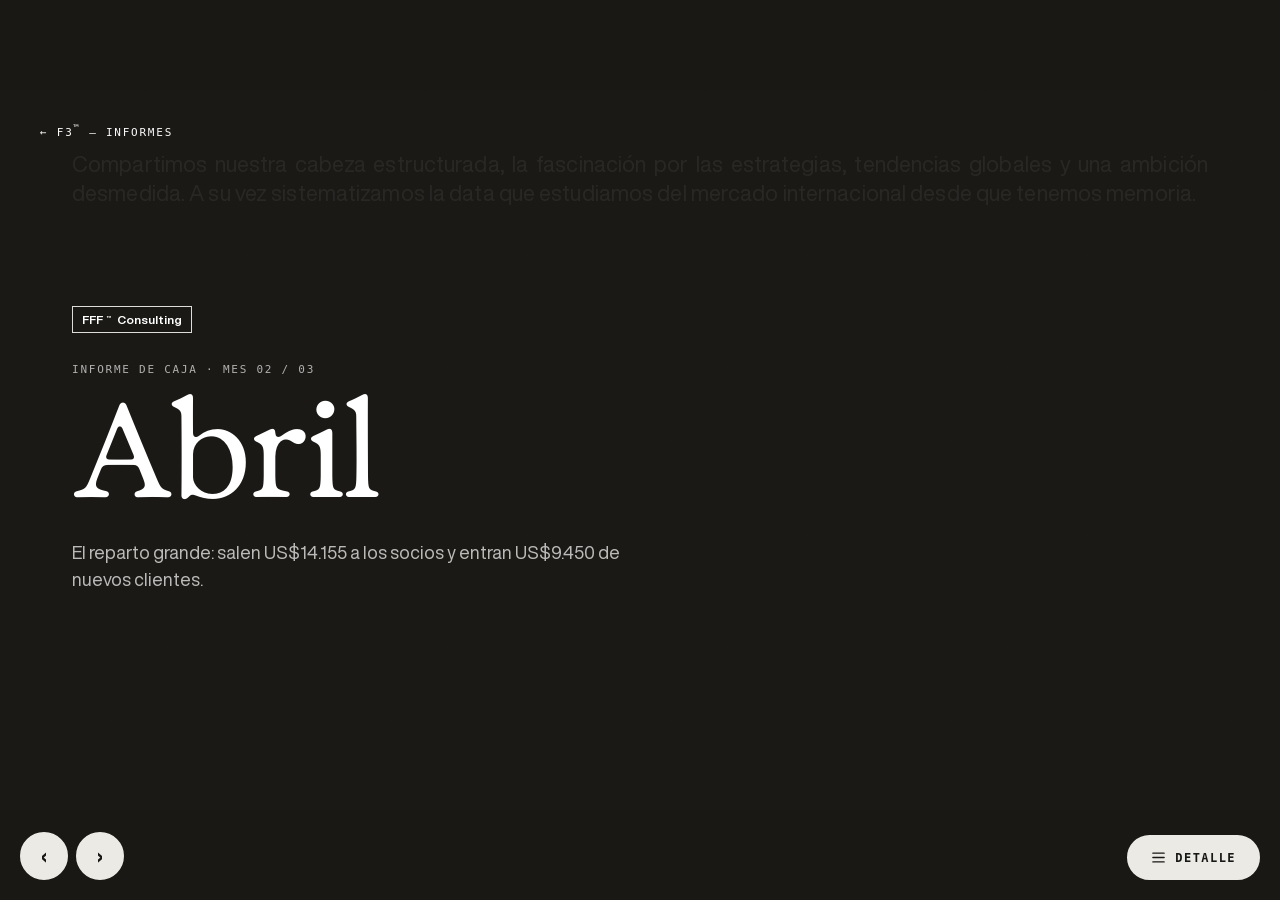
==== abril.html @ 97f765ee "Publicar sitio de Informes Financieros F3 Hub estatico + decks mensuales (Marzo/Abril/Mayo) y trimes" ====
<!DOCTYPE html>
<html lang="es">
<head>
<meta charset="UTF-8">
<meta name="viewport" content="width=device-width, initial-scale=1">
<title>Abril 2026 · F3</title>
<link rel="stylesheet" href="deck-f3.css">
</head>
<body>
<deck-stage width="1280" height="720" no-rail>
  <section data-label="Portada" data-screen-label="01">
    <div class="s ink">
      <div class="ghost" aria-hidden="true">Compartimos nuestra cabeza estructurada, la fascinación por las estrategias, tendencias globales y una ambición desmedida. A su vez sistematizamos la data que estudiamos del mercado internacional desde que tenemos memoria.</div>
      <a class="tl" href="index.html" style="text-decoration:none;color:inherit;z-index:6">← F3<sup>™</sup> — Informes</a>
      <span class="br">Abril · 2026</span>
      <div class="pad layer" style="display:flex;flex-direction:column;justify-content:center">
        <div class="boxlabel" style="align-self:flex-start;margin-bottom:30px;border-color:rgba(255,255,255,0.85);color:#fff">FFF<sup>™</sup>&nbsp;Consulting</div>
        <div class="eyebrow" style="margin-bottom:16px">Informe de caja · Mes 02 / 03</div>
        <h1 class="expo" style="font-size:var(--type-month);margin:0;color:#fff">Abril</h1>
        <p style="max-width:600px;margin:28px 0 0;font-size:18px;line-height:1.55;color:rgba(255,255,255,0.7)">El reparto grande: salen US$14.155 a los socios y entran US$9.450 de nuevos clientes.</p>
      </div>
    </div>
  </section>

<section data-label="Abril" data-screen-label="06">
    <div class="s paper">
      <span class="tl"><span class="slash">F3 /</span> Mes 02 — Abril</span>
      <span class="br">Saldo final · US$10.995</span>
      <div class="pad layer" style="display:flex;flex-direction:column;justify-content:center;gap:0">
        <div style="display:flex;align-items:flex-start;justify-content:space-between;margin-bottom:26px">
          <div>
            <div class="eyebrow" style="margin-bottom:8px">Mes 02 / 03 · 2026</div>
            <h2 class="expo" style="font-size:104px;margin:0">Abril</h2>
          </div>
          <div style="display:flex;gap:46px;text-align:right;padding-top:18px">
            <div><div class="kpi__l">Cobrado</div><div class="expo" style="font-size:52px">US$9.450</div></div>
            <div><div class="kpi__l">Repartido</div><div class="expo" style="font-size:52px">US$14.155</div></div>
          </div>
        </div>
        <div class="flow" style="border:2px solid var(--border-strong)">
          <div class="fstep"><span>Saldo inicial</span><b class="num">US$15.700</b></div>
          <div class="fstep"><span class="acc">+ Cobros</span><b class="num acc">US$9.450</b></div>
          <div class="fstep"><span>− Pagos</span><b class="num">US$14.155</b></div>
          <div class="fstep is-final"><span>Saldo final</span><b class="num">US$10.995</b></div>
        </div>
        <p class="note" style="margin:26px 0 0">Mes del <b>reparto grande</b>: se distribuyen US$14.155 entre socios (Facu y Franco US$3.810 c/u, Fede US$3.500, Mateo US$2.000, Teo US$1.000). Entran US$9.450 de nuevos clientes (Lucca, Antonio, Bilbao, Tomás), y la caja baja a <b>US$10.995</b>.</p>
      </div>
    </div>
  </section>

  <section data-label="De dónde entró" data-screen-label="E">
    <div class="s paper">
      <span class="tl"><span class="slash">F3 /</span> Abril · cobros</span>
      <span class="br">Total · US$9.450</span>
      <div class="pad layer" style="display:flex;flex-direction:column;justify-content:center;gap:22px">
        <h2 class="stmt" style="font-size:var(--type-stmt);margin:0">De dónde entró</h2>
        <div class="dlist">
        <div class="drow"><span class="drow__n">Lucca Sorgoni<small>Dreamworld</small></span><span class="drow__v num">US$3.500</span></div>
        <div class="drow"><span class="drow__n">Bilbao<small>Dreamworld</small></span><span class="drow__v num">US$2.200</span></div>
        <div class="drow"><span class="drow__n">Antonio Mazzello<small>Brubank USD</small></span><span class="drow__v num">US$1.750</span></div>
        <div class="drow"><span class="drow__n">Mateo Dill<small>Stripe / crypto</small></span><span class="drow__v num">US$1.000</span></div>
        <div class="drow"><span class="drow__n">Tomás Mysaint<small>Efectivo</small></span><span class="drow__v num">US$1.000</span></div>
          <div class="drow tot"><span class="drow__n">Total cobrado</span><span class="drow__v num">US$9.450</span></div>
        </div>
      </div>
    </div>
  </section>

  <section data-label="A dónde fue" data-screen-label="S">
    <div class="s paper">
      <span class="tl"><span class="slash">F3 /</span> Abril · salida</span>
      <span class="br">Pagos · US$14.156</span>
      <div class="pad layer" style="display:flex;flex-direction:column;justify-content:center;gap:22px">
        <h2 class="stmt" style="font-size:var(--type-stmt);margin:0">A dónde fue la caja</h2>
        <div class="dlist">
        <div class="drow"><span class="drow__n">Reparto a socios<small>Facu, Franco, Fede, Mateo</small></span><span class="drow__v num">US$13.120</span></div>
        <div class="drow"><span class="drow__n">Equipo · Teo</span><span class="drow__v num">US$1.000</span></div>
        <div class="drow"><span class="drow__n">Comisiones</span><span class="drow__v num">US$36</span></div>
          <div class="drow tot"><span class="drow__n">Total pagos</span><span class="drow__v num">US$14.156</span></div>
        </div>
        <p class="note" style="margin:0">El grueso de la salida es el <b>reparto a socios</b> acumulado de marzo (Facu y Franco US$3.810 c/u, Fede US$3.500, Mateo US$2.000).</p>
      </div>
    </div>
  </section>

  <section data-label="La lectura" data-screen-label="L">
    <div class="s ink">
      <div class="ghost" aria-hidden="true">Compartimos nuestra cabeza estructurada, la fascinación por las estrategias, tendencias globales y una ambición desmedida. A su vez sistematizamos la data que estudiamos del mercado internacional desde que tenemos memoria.</div>
      <span class="tl"><span class="slash">F3 /</span> Abril · lectura</span>
      <span class="br">Caja Abril 2026</span>
      <div class="pad layer" style="display:flex;flex-direction:column;justify-content:center">
        <div class="eyebrow" style="margin-bottom:16px">La lectura del mes</div>
        <p class="stmt" style="font-size:42px;margin:0;max-width:24ch;color:#fff;line-height:1.04">Se reparte marzo, <span class="acc">baja la caja</span>.</p>
        <p class="note" style="margin:28px 0 0;max-width:70ch;font-size:18px">Entran US$9.450 de nuevos clientes (Lucca, Bilbao, Antonio, Tomás) pero salen US$14.155 del reparto. La caja baja de US$15.700 a <b>US$10.995</b>.</p>
      </div>
    </div>
  </section>

</deck-stage>

<!-- ===== Detalle: botón + modal ===== -->
<div class="nav-btns">
  <button class="nav-b" aria-label="Slide anterior" onclick="document.querySelector('deck-stage').prev()">‹</button>
  <button class="nav-b" aria-label="Slide siguiente" onclick="document.querySelector('deck-stage').next()">›</button>
</div>
<button class="dt-btn" onclick="document.getElementById('dt').classList.add('open');document.getElementById('dtbg').classList.add('open');">
  <svg viewBox="0 0 24 24" fill="none" stroke="currentColor" stroke-width="2.2" stroke-linecap="round" stroke-linejoin="round"><path d="M3 5h18"></path><path d="M3 12h18"></path><path d="M3 19h18"></path></svg>
  Detalle
</button>
<div class="dt-bg" id="dtbg" onclick="document.getElementById('dt').classList.remove('open');this.classList.remove('open');"></div>
<div class="dt" id="dt" role="dialog" aria-modal="true" aria-label="Detalle Abril">
  <div class="dt__head">
    <div><div class="dt__title">Detalle · Abril 2026</div><div class="dt__sub">Cobros y pagos del mes · USD</div></div>
    <button class="dt__x" aria-label="Cerrar" onclick="document.getElementById('dt').classList.remove('open');document.getElementById('dtbg').classList.remove('open');">×</button>
  </div>
  <div class="dt__body">
    <div class="dt-grid">
      <div class="dtcard">
        <div class="dtcard__top"><span class="dtcard__m">Cobros</span><span class="dtcard__saldo num"><small>Total</small>US$9.450</span></div>
        <div class="dtcard__row"><span>Lucca Sorgoni</span><b class="num">US$3.500</b></div>
        <div class="dtcard__row"><span>Bilbao</span><b class="num">US$2.200</b></div>
        <div class="dtcard__row"><span>Antonio Mazzello</span><b class="num">US$1.750</b></div>
        <div class="dtcard__row"><span>Mateo Dill</span><b class="num">US$1.000</b></div>
        <div class="dtcard__row"><span>Tomás Mysaint</span><b class="num">US$1.000</b></div>
      </div>
      <div class="dtcard">
        <div class="dtcard__top"><span class="dtcard__m">Pagos</span><span class="dtcard__saldo num"><small>Total</small>US$14.156</span></div>
        <div class="dtcard__row"><span>Reparto a socios</span><b class="num">US$13.120</b></div>
        <div class="dtcard__row"><span>Equipo · Teo</span><b class="num">US$1.000</b></div>
        <div class="dtcard__row"><span>Comisiones</span><b class="num">US$36</b></div>
      </div>
      <div class="dtcard tot">
        <div class="dtcard__top"><span class="dtcard__m">Abril</span><span class="dtcard__saldo num"><small>Saldo final</small>US$10.995</span></div>
        <div class="dtcard__row"><span>Saldo inicial</span><b class="num">US$15.700</b></div>
        <div class="dtcard__row"><span>+ Cobros</span><b class="num">US$9.450</b></div>
        <div class="dtcard__row"><span>− Pagos</span><b class="num">US$14.156</b></div>
      </div>
    </div>
    <p class="dt-note"><b>Saldo final</b> = saldo inicial + cobros − pagos. Cifras en dólares, tal como figuran en la planilla F3. Algunos pagos por socio se redondean.</p>
  </div>
</div>
<script>document.addEventListener('keydown',function(e){if(e.key==='Escape'){document.getElementById('dt').classList.remove('open');document.getElementById('dtbg').classList.remove('open');}});</script>

<script src="deck-stage.js"></script>
<script src="deck-ui.js"></script>
</body>
</html>
---- deck-f3.css ----
/* F3 deck — shared stylesheet (slide vocabulary + financial components + nav/detalle) */
@import url("_ds/fff-consulting-f3-design-system-d499a412-2866-40d3-b0f6-82f96ce14326/tokens/fonts.css");
@import url("_ds/fff-consulting-f3-design-system-d499a412-2866-40d3-b0f6-82f96ce14326/tokens/colors.css");
@import url("_ds/fff-consulting-f3-design-system-d499a412-2866-40d3-b0f6-82f96ce14326/tokens/typography.css");
@import url("_ds/fff-consulting-f3-design-system-d499a412-2866-40d3-b0f6-82f96ce14326/tokens/spacing.css");
@import url("_ds/fff-consulting-f3-design-system-d499a412-2866-40d3-b0f6-82f96ce14326/tokens/effects.css");
@import url("_ds/fff-consulting-f3-design-system-d499a412-2866-40d3-b0f6-82f96ce14326/tokens/motifs.css");

  /* ---- Real Helvetica Now Display weights (DS ships only ThinIta) ---- */
  @font-face { font-family:"Helvetica Now Display"; src:url("assets/fonts/HelveticaNowDisplay-Regular.woff2") format("woff2"); font-weight:400; font-style:normal; font-display:swap; }
  @font-face { font-family:"Helvetica Now Display"; src:url("assets/fonts/HelveticaNowDisplay-Medium.woff2") format("woff2"); font-weight:500; font-style:normal; font-display:swap; }
  @font-face { font-family:"Helvetica Now Display"; src:url("assets/fonts/HelveticaNowDisplay-Bold.woff2") format("woff2"); font-weight:700; font-style:normal; font-display:swap; }
  @font-face { font-family:"Helvetica Now Display"; src:url("assets/fonts/HelveticaNowDisplay-Black.woff2") format("woff2"); font-weight:900; font-style:normal; font-display:swap; }
  @font-face { font-family:"Helvetica Now Display"; src:url("assets/fonts/HelveticaNowDisplay-ExtBlk.woff2") format("woff2"); font-weight:950; font-style:normal; font-display:swap; }

  deck-stage:not(:defined) { visibility: hidden; }
  html, body { margin: 0; background: #0a0a0a; }

  /* ---------- type scale (1280x720 canvas) ---------- */
  :root{
    --type-month: 132px;   /* Exposure month name */
    --type-figure: 92px;   /* big KPI numbers */
    --type-figure-sm: 60px;
    --type-stmt: 46px;     /* section statement */
    --type-h: 30px;
    --type-body: 18px;
    --type-small: 15px;
    --type-label: 11px;    /* mono stamps */
  }

  /* ---------- shared slide vocabulary (from F3 deck kit) ---------- */
  .s { position: absolute; inset: 0; overflow: hidden; font-family: var(--font-base); }
  .s.paper { background: var(--f3-paper); color: var(--f3-negro); }
  .s.ink   { background: var(--f3-ink-warm); color: var(--f3-blanco); }
  .s.red   { background: var(--accent); color: var(--f3-blanco); }
  .pad { position: absolute; inset: 0; padding: 60px 72px; box-sizing: border-box; }

  .paper::after, .ink::after {
    content:""; position:absolute; inset:0; pointer-events:none; z-index:1;
    background-image:url("data:image/svg+xml;utf8,<svg xmlns='http://www.w3.org/2000/svg' width='140' height='140'><filter id='n'><feTurbulence type='fractalNoise' baseFrequency='0.85' numOctaves='2' stitchTiles='stitch'/></filter><rect width='100%25' height='100%25' filter='url(%23n)' opacity='0.55'/></svg>");
    background-size:140px 140px; mix-blend-mode:overlay; opacity:0.16;
  }
  .paper::after { mix-blend-mode:multiply; opacity:0.04; }
  .layer { z-index: 2; }

  .ghost { position:absolute; inset:0; padding:60px 72px; box-sizing:border-box; overflow:hidden;
    font-size:22px; line-height:1.3; text-align:justify; letter-spacing:0.005em;
    opacity:0.05; user-select:none; pointer-events:none; z-index:1; }
  .ink .ghost { opacity:0.06; }

  /* type helpers */
  .expo { font-family: var(--font-display); font-weight:400; letter-spacing:-0.01em; line-height:0.9; }
  .stmt { font-weight:900; letter-spacing:-0.03em; line-height:1.0; }
  .mono { font-family: var(--font-mono); text-transform:uppercase; letter-spacing:0.16em; }
  .acc  { color: var(--accent); }
  .slash{ color: var(--accent); font-weight:700; }
  .num  { font-variant-numeric: tabular-nums; font-feature-settings:"tnum"; }
  .neg  { color: var(--accent); }

  /* corner stamps */
  .tl,.tr,.bl,.br { position:absolute; z-index:5; font-family:var(--font-mono); font-size:var(--type-label);
    letter-spacing:0.16em; text-transform:uppercase; color:var(--f3-gris-500); }
  .ink .tl,.ink .tr,.ink .bl,.ink .br, .red .tl,.red .tr,.red .bl,.red .br { color: rgba(255,255,255,0.7); }
  .tl{top:32px;left:40px} .tr{top:32px;right:40px;text-align:right} .bl{bottom:30px;left:40px} .br{display:none}

  .boxlabel { display:inline-flex; align-items:center; gap:.4ch; border:1px solid currentColor; padding:5px 9px; font-weight:700; font-size:12px; }
  .boxlabel sup { font-size:.6em; }

  .eyebrow { font-family:var(--font-mono); text-transform:uppercase; letter-spacing:0.16em; font-size:var(--type-label); color:var(--f3-gris-500); }
  .ink .eyebrow { color: rgba(255,255,255,0.66); }

  .rule { border:none; border-top:1px solid currentColor; opacity:.22; margin:0; }
  .meta { display:grid; grid-template-columns:auto 1fr; gap:5px 18px; font-family:var(--font-mono); font-size:11px; letter-spacing:.1em; text-transform:uppercase; line-height:1.4; }
  .meta dt { color: var(--f3-gris-400); text-align:right; white-space:nowrap; margin:0; }
  .meta dd { color: var(--f3-gris-500); margin:0; }
  .ink .meta dd { color: rgba(255,255,255,0.6); }
  .redact { display:inline-block; background:var(--f3-negro); color:var(--f3-blanco); font-weight:700; font-size:18px; letter-spacing:-0.01em; padding:5px 14px 7px; white-space:nowrap; border-radius:999px; }
  .redact.acc { background: var(--accent); }

  .photo { position:absolute; inset:0; width:100%; height:100%; object-fit:cover; }
  .scrim { position:absolute; inset:0; }

  /* ---------- financial components ---------- */
  /* KPI block */
  .kpi__l { font-family:var(--font-mono); text-transform:uppercase; letter-spacing:0.12em; font-size:12px; color:var(--f3-gris-500); margin-bottom:8px; }
  .ink .kpi__l { color: rgba(255,255,255,0.6); }
  .kpi__v { font-family:var(--font-display); line-height:0.86; letter-spacing:-0.01em; }

  /* two-readings book cards */
  .books { display:grid; grid-template-columns:1fr 1fr; gap:22px; }
  .book { border:2px solid var(--border-strong); padding:26px 28px 24px; display:flex; flex-direction:column; gap:18px; background:rgba(255,255,255,0.45); border-radius:16px; }
  .book.fin { background:transparent; }
  .book__tag { font-family:var(--font-mono); text-transform:uppercase; letter-spacing:0.14em; font-size:12px; color:var(--f3-gris-500); }
  .book__io { display:flex; gap:34px; }
  .book__io > div { display:flex; flex-direction:column; gap:6px; }
  .book__io span { font-size:13px; color:var(--f3-gris-500); }
  .book__io b { font-family:var(--font-display); font-size:34px; line-height:0.9; }
  .book__res { display:flex; align-items:baseline; justify-content:space-between; border-top:1.5px solid var(--border-default); padding-top:14px; }
  .book__res span { font-size:13px; color:var(--f3-gris-500); }
  .book__res b { font-family:var(--font-display); font-size:38px; }

  /* waterfall flow */
  .flow { display:flex; align-items:stretch; gap:0; border-radius:16px; overflow:hidden; }
  .fstep { flex:1; display:flex; flex-direction:column; gap:7px; padding:18px 22px; position:relative; }
  .fstep + .fstep { border-left:1.5px solid var(--border-default); }
  .ink .fstep + .fstep { border-left-color: var(--border-ink); }
  .fstep span { font-size:13px; color:var(--f3-gris-500); display:flex; align-items:center; gap:7px; }
  .ink .fstep span { color: rgba(255,255,255,0.6); }
  .fstep b { font-family:var(--font-display); font-size:42px; line-height:0.9; }
  .fstep.is-final b { color: var(--accent); }

  /* comparative bars */
  .bars { display:flex; align-items:flex-end; gap:54px; height:330px; }
  .barcol { flex:1; display:flex; flex-direction:column; align-items:stretch; height:100%; }
  .barcol__plot { flex:1; display:flex; align-items:flex-end; gap:16px; }
  .bar { flex:1; position:relative; }
  .bar .val { position:absolute; top:-26px; left:0; right:0; text-align:center; font-family:var(--font-display); font-size:21px; }
  .bar--cob { background:var(--f3-blanco); }
  .bar--sal { background:transparent; border:1px solid rgba(255,255,255,0.45); }
  .bar--sal .val { color: rgba(255,255,255,0.85); }
  .barcol__x { text-align:center; font-family:var(--font-display); font-size:26px; padding-top:14px; border-top:1px solid var(--border-ink); margin-top:14px; }

  /* legend / channel bars */
  .legend { display:flex; flex-direction:column; gap:0; }
  .lg { display:grid; grid-template-columns:200px 1fr 92px; align-items:center; gap:18px; padding:11px 0; border-top:1.5px solid var(--border-default); }
  .lg:last-child { border-bottom:1.5px solid var(--border-default); }
  .lg__nm { font-size:16px; font-weight:500; }
  .lg__track { height:13px; background:rgba(0,0,0,0.06); position:relative; border-radius:999px; overflow:hidden; }
  .lg__fill { position:absolute; left:0; top:0; bottom:0; background:var(--f3-negro); }
  .lg__fill.acc { background: var(--accent); }
  .lg__v { text-align:right; font-family:var(--font-display); font-size:23px; }

  /* caja cards */
  .cajas { display:grid; grid-template-columns:repeat(3,1fr); gap:22px; }
  .caja { border:2px solid var(--border-strong); padding:26px 26px 22px; display:flex; flex-direction:column; gap:16px; min-height:230px; border-radius:16px; }
  .caja__hd { display:flex; align-items:center; justify-content:space-between; }
  .caja__nm { font-family:var(--font-display); font-size:34px; }
  .caja__v { font-family:var(--font-display); font-size:62px; line-height:0.85; }
  .caja__row { display:flex; justify-content:space-between; font-size:14px; color:var(--f3-gris-500); }
  .caja__row b { color:var(--f3-negro); font-variant-numeric:tabular-nums; font-weight:600; }

  /* detail tables / lists */
  .dlist { display:flex; flex-direction:column; }
  .drow { display:grid; grid-template-columns:1fr auto; gap:14px; padding:9px 0; border-top:1px solid var(--border-default); align-items:baseline; }
  .drow:first-child{ border-top:none; }
  .drow__n { font-size:16px; }
  .drow__n small { color:var(--f3-gris-500); font-size:12px; margin-left:8px; font-family:var(--font-mono); letter-spacing:0.06em; text-transform:uppercase; }
  .drow__v { font-family:var(--font-display); font-size:22px; white-space:nowrap; }
  .drow.tot { border-top:1.5px solid var(--border-strong); margin-top:4px; }
  .drow.tot .drow__n { font-weight:700; }

  /* client columns */
  .clients { display:grid; grid-template-columns:repeat(3,1fr); gap:0; }
  .clients > div { padding:0 26px; }
  .clients > div + div { border-left:1.5px solid var(--border-ink); }
  .cl__mo { font-family:var(--font-display); font-size:30px; margin-bottom:4px; }
  .cl__sub { font-family:var(--font-mono); font-size:11px; letter-spacing:0.14em; text-transform:uppercase; color:rgba(255,255,255,0.5); margin-bottom:16px; }
  .cl__row { display:flex; justify-content:space-between; gap:10px; padding:7px 0; border-top:1px solid rgba(255,255,255,0.12); font-size:15px; }
  .cl__row span:last-child { font-variant-numeric:tabular-nums; color:rgba(255,255,255,0.8); }
  .cl__row .rec { color: var(--accent) !important; font-size:11px; }

  .note { font-size:16px; line-height:1.5; color:var(--f3-gris-600,#4a4a4a); max-width:62ch; }
  .ink .note { color: rgba(255,255,255,0.82); }
  .note b { font-weight:700; color:var(--f3-negro); }
  .ink .note b { color:#fff; }
  .red .note { color:rgba(255,255,255,0.9); }
  .red .note b { color:#fff; }
  .arrow-dn { color:var(--accent); font-weight:700; }

  /* ---------- line comparison chart (Evolución) ---------- */
  .cmpchart { border:2px solid var(--border-ink); padding:30px 34px 22px; border-radius:18px; }
  .cmpchart svg { display:block; width:100%; height:auto; }
  .gridline { stroke:rgba(255,255,255,0.10); stroke-width:1; }
  .axisbase { stroke:rgba(255,255,255,0.45); stroke-width:2; }
  .ln-cob { fill:none; stroke:var(--accent); stroke-width:3.5; }
  .ln-sal { fill:none; stroke:rgba(255,255,255,0.85); stroke-width:2.5; stroke-dasharray:7 6; }
  .pt-cob { fill:var(--accent); }
  .pt-sal { fill:var(--f3-ink-warm); stroke:rgba(255,255,255,0.9); stroke-width:2.5; }
  .vlab { font-family:var(--font-display); font-size:24px; }
  .vlab-cob { fill:var(--accent); }
  .vlab-sal { fill:rgba(255,255,255,0.92); }
  .xlab { font-family:var(--font-display); font-size:27px; fill:#fff; }

  /* ---------- Detalle button + modal ---------- */
  .dt-btn { position:fixed; right:20px; bottom:20px; z-index:60; display:inline-flex; align-items:center; gap:9px;
    font-family:var(--font-mono); text-transform:uppercase; letter-spacing:0.12em; font-size:12px; font-weight:700;
    color:#fff; background:var(--f3-negro); border:2px solid var(--f3-negro); padding:13px 22px; cursor:pointer; border-radius:999px; }
  .dt-btn:hover { background:var(--accent); border-color:var(--accent); }
  .dt-btn svg { width:15px; height:15px; }
  /* prev/next nav */
  .nav-btns { position:fixed; left:20px; bottom:20px; z-index:60; display:flex; gap:8px; }
  .nav-b { width:48px; height:48px; display:flex; align-items:center; justify-content:center;
    font-family:var(--font-base); font-size:24px; font-weight:700; line-height:1; color:#fff;
    background:var(--f3-negro); border:2px solid var(--f3-negro); cursor:pointer; padding:0 0 3px; border-radius:50%; }
  .nav-b:hover { background:var(--accent); border-color:var(--accent); color:#fff; }
  @media print { .nav-btns { display:none; } }
  /* letterbox bars take the active slide's surface (set per-slide by deck-ui.js);
     this is the default before the script runs (cover is dark). */
  deck-stage { background: var(--f3-ink-warm) !important; }
  /* buttons adapt to the slide theme so they read on the (now-matching) bars */
  body[data-slide-theme="ink"] .nav-b, body[data-slide-theme="ink"] .dt-btn { background:var(--f3-paper); border-color:var(--f3-paper); color:var(--f3-negro); }
  body[data-slide-theme="red"] .nav-b, body[data-slide-theme="red"] .dt-btn { background:var(--f3-negro); border-color:var(--f3-negro); color:#fff; }
  body[data-slide-theme="ink"] .nav-b:hover, body[data-slide-theme="ink"] .dt-btn:hover { background:var(--accent); border-color:var(--accent); color:#fff; }
  .dt-bg { position:fixed; inset:0; z-index:70; background:rgba(10,10,10,0.62); opacity:0; pointer-events:none; transition:opacity .22s; }
  .dt-bg.open { opacity:1; pointer-events:auto; }
  .dt { position:fixed; z-index:71; left:50%; top:50%; transform:translate(-50%,-48%) scale(0.98); opacity:0; pointer-events:none;
    width:min(880px,94vw); max-height:88vh; background:var(--f3-paper); border:2px solid var(--f3-negro);
    display:flex; flex-direction:column; transition:opacity .22s, transform .22s; box-shadow:0 30px 80px rgba(0,0,0,0.45); border-radius:22px; overflow:hidden; }
  .dt.open { opacity:1; pointer-events:auto; transform:translate(-50%,-50%) scale(1); }
  .dt__head { display:flex; justify-content:space-between; align-items:flex-start; gap:16px; padding:24px 30px 18px; border-bottom:2px solid var(--f3-negro); }
  .dt__title { font-weight:900; font-size:26px; letter-spacing:-0.02em; }
  .dt__sub { font-family:var(--font-mono); font-size:11px; letter-spacing:0.14em; text-transform:uppercase; color:var(--f3-gris-500); margin-top:6px; }
  .dt__x { flex:0 0 auto; width:40px; height:40px; border:2px solid var(--f3-negro); background:transparent; font-size:20px; line-height:1; cursor:pointer; border-radius:50%; }
  .dt__x:hover { background:var(--f3-negro); color:#fff; }
  .dt__body { overflow:auto; padding:22px 30px 30px; }
  .dt-grid { display:grid; grid-template-columns:1fr 1fr; gap:14px; }
  .dtcard { border:1.5px solid var(--f3-gris-medio); padding:18px 20px; background:rgba(255,255,255,0.5); border-radius:14px; }
  .dtcard.tot { background:var(--f3-negro); color:#fff; border-color:var(--f3-negro); grid-column:1 / -1; }
  .dtcard__top { display:flex; align-items:baseline; justify-content:space-between; gap:12px; margin-bottom:14px; }
  .dtcard__m { font-family:var(--font-display); font-size:25px; }
  .dtcard.tot .dtcard__m { color:#fff; }
  .dtcard__saldo { font-family:var(--font-display); font-size:24px; }
  .dtcard__saldo small { display:block; text-align:right; font-family:var(--font-mono); font-size:9px; font-weight:700; letter-spacing:0.1em; text-transform:uppercase; color:var(--f3-gris-500); }
  .dtcard.tot .dtcard__saldo small { color:rgba(255,255,255,0.6); }
  .dtcard__row { display:flex; justify-content:space-between; gap:12px; padding:7px 0; border-top:1px solid var(--f3-gris-medio); font-size:14px; }
  .dtcard.tot .dtcard__row { border-top-color:rgba(255,255,255,0.18); }
  .dtcard__row:first-of-type { border-top:none; }
  .dtcard__row span:first-child { color:var(--f3-gris-500); }
  .dtcard.tot .dtcard__row span:first-child { color:rgba(255,255,255,0.7); }
  .dtcard__row b { font-variant-numeric:tabular-nums; font-weight:700; }
  .dt-note { font-size:13px; line-height:1.5; color:var(--f3-gris-500); margin-top:18px; padding-top:16px; border-top:1.5px solid var(--f3-gris-medio); }
  .dt-note b { color:var(--f3-negro); }
  @media print { .dt-btn { display:none; } }
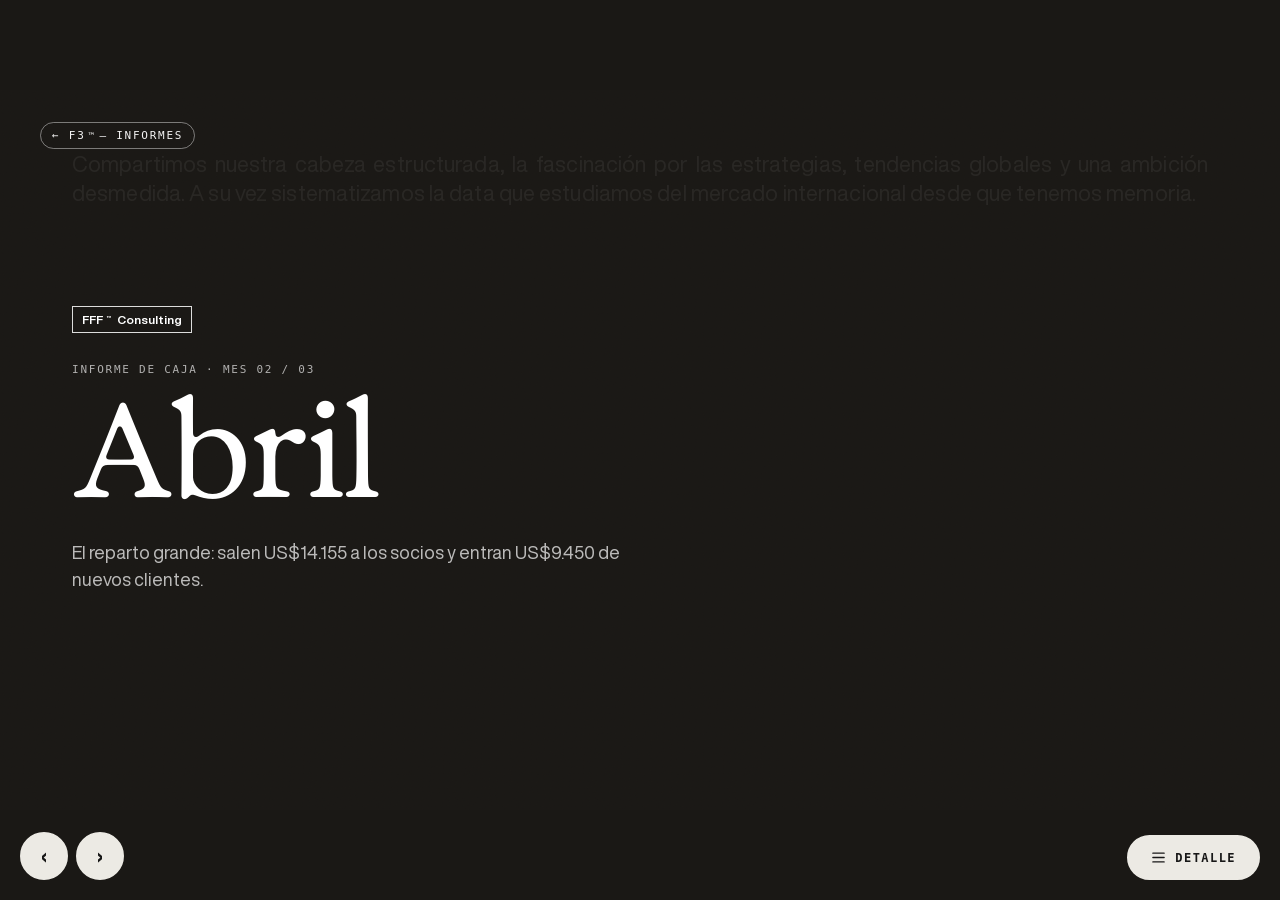
==== commit 3324c37f: "Hacer mas visible el boton de volver al home en los decks Pildora con borde + hover en rojo senal so" ====
--- a/abril.html
+++ b/abril.html
@@ -11,7 +11,7 @@
   <section data-label="Portada" data-screen-label="01">
     <div class="s ink">
       <div class="ghost" aria-hidden="true">Compartimos nuestra cabeza estructurada, la fascinación por las estrategias, tendencias globales y una ambición desmedida. A su vez sistematizamos la data que estudiamos del mercado internacional desde que tenemos memoria.</div>
-      <a class="tl" href="index.html" style="text-decoration:none;color:inherit;z-index:6">← F3<sup>™</sup> — Informes</a>
+      <a class="tl backhome" href="index.html" style="z-index:6">← F3<sup>™</sup> — Informes</a>
       <span class="br">Abril · 2026</span>
       <div class="pad layer" style="display:flex;flex-direction:column;justify-content:center">
         <div class="boxlabel" style="align-self:flex-start;margin-bottom:30px;border-color:rgba(255,255,255,0.85);color:#fff">FFF<sup>™</sup>&nbsp;Consulting</div>
--- a/deck-f3.css
+++ b/deck-f3.css
@@ -62,6 +62,12 @@
     letter-spacing:0.16em; text-transform:uppercase; color:var(--f3-gris-500); }
   .ink .tl,.ink .tr,.ink .bl,.ink .br, .red .tl,.red .tr,.red .bl,.red .br { color: rgba(255,255,255,0.7); }
   .tl{top:32px;left:40px} .tr{top:32px;right:40px;text-align:right} .bl{bottom:30px;left:40px} .br{display:none}
+
+  /* back-to-home link (cover slides) — a touch more presence + signal-red hover */
+  a.tl.backhome { display:inline-flex; align-items:center; gap:.5ch; padding:6px 11px;
+    border:1px solid rgba(255,255,255,0.45); border-radius:999px; color:#fff; text-decoration:none;
+    opacity:.95; transition:background .15s ease, border-color .15s ease, color .15s ease, opacity .15s ease; }
+  a.tl.backhome:hover, a.tl.backhome:focus-visible { background:var(--accent); border-color:var(--accent); color:#fff; opacity:1; outline:none; }
 
   .boxlabel { display:inline-flex; align-items:center; gap:.4ch; border:1px solid currentColor; padding:5px 9px; font-weight:700; font-size:12px; }
   .boxlabel sup { font-size:.6em; }
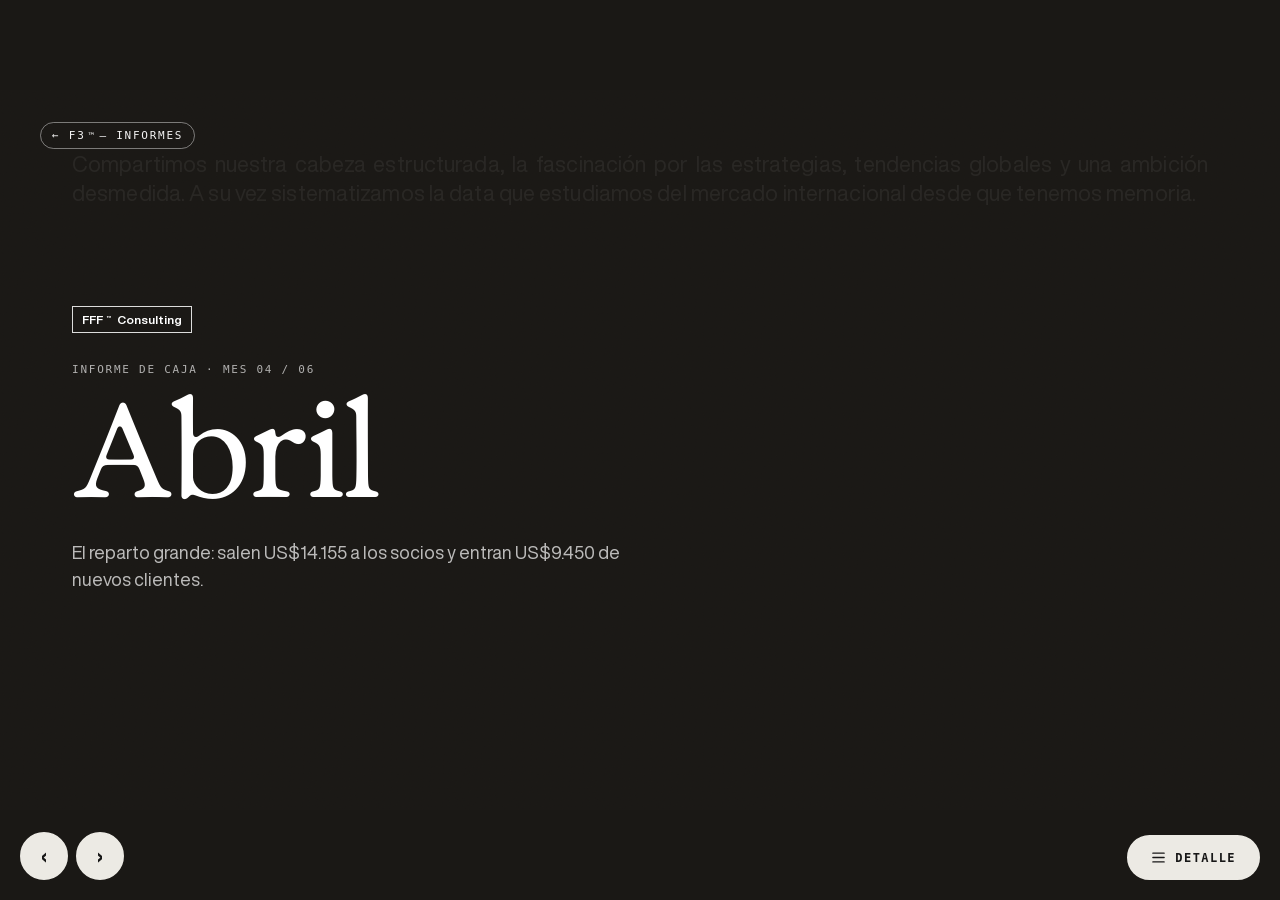
==== commit 019fa23c: "Agregar Junio, rescope trimestre a Q2 (Abr-Jun) y nuevo Semestre (Ene-Jun) - junio.html: nuevo deck " ====
--- a/abril.html
+++ b/abril.html
@@ -15,7 +15,7 @@
       <span class="br">Abril · 2026</span>
       <div class="pad layer" style="display:flex;flex-direction:column;justify-content:center">
         <div class="boxlabel" style="align-self:flex-start;margin-bottom:30px;border-color:rgba(255,255,255,0.85);color:#fff">FFF<sup>™</sup>&nbsp;Consulting</div>
-        <div class="eyebrow" style="margin-bottom:16px">Informe de caja · Mes 02 / 03</div>
+        <div class="eyebrow" style="margin-bottom:16px">Informe de caja · Mes 04 / 06</div>
         <h1 class="expo" style="font-size:var(--type-month);margin:0;color:#fff">Abril</h1>
         <p style="max-width:600px;margin:28px 0 0;font-size:18px;line-height:1.55;color:rgba(255,255,255,0.7)">El reparto grande: salen US$14.155 a los socios y entran US$9.450 de nuevos clientes.</p>
       </div>
@@ -24,12 +24,12 @@
 
 <section data-label="Abril" data-screen-label="06">
     <div class="s paper">
-      <span class="tl"><span class="slash">F3 /</span> Mes 02 — Abril</span>
+      <span class="tl"><span class="slash">F3 /</span> Mes 04 — Abril</span>
       <span class="br">Saldo final · US$10.995</span>
       <div class="pad layer" style="display:flex;flex-direction:column;justify-content:center;gap:0">
         <div style="display:flex;align-items:flex-start;justify-content:space-between;margin-bottom:26px">
           <div>
-            <div class="eyebrow" style="margin-bottom:8px">Mes 02 / 03 · 2026</div>
+            <div class="eyebrow" style="margin-bottom:8px">Mes 04 / 06 · 2026</div>
             <h2 class="expo" style="font-size:104px;margin:0">Abril</h2>
           </div>
           <div style="display:flex;gap:46px;text-align:right;padding-top:18px">
